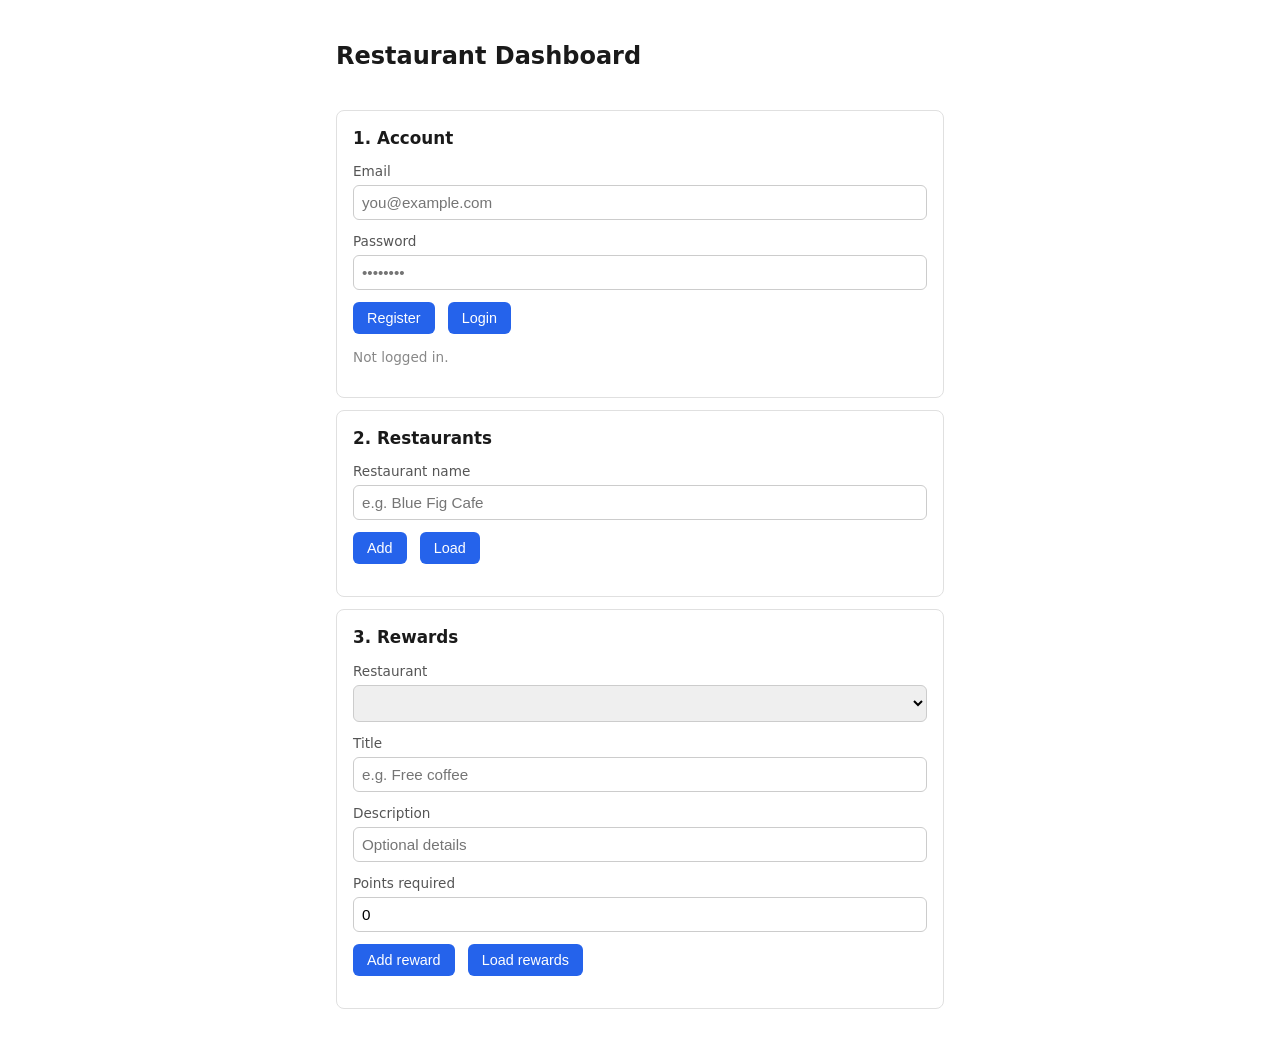
==== frontend/dashboard.html @ 929f2b0b "added unstaged" ====
<!DOCTYPE html>
<html lang="en">
<head>
  <meta charset="UTF-8" />
  <meta name="viewport" content="width=device-width, initial-scale=1.0" />
  <title>Restaurant Dashboard</title>
  <style>
    :root { --gap: 12px; }
    * { box-sizing: border-box; }
    body {
      font-family: system-ui, -apple-system, Segoe UI, Roboto, sans-serif;
      max-width: 640px;
      margin: 40px auto;
      padding: 0 16px;
      color: #1a1a1a;
      line-height: 1.4;
    }
    h1 { font-size: 1.5rem; }
    section {
      border: 1px solid #e0e0e0;
      border-radius: 8px;
      padding: 16px;
      margin-bottom: var(--gap);
    }
    h2 { font-size: 1.05rem; margin: 0 0 12px; }
    label { display: block; font-size: 0.85rem; margin-bottom: 4px; color: #555; }
    input, select {
      width: 100%;
      padding: 8px;
      margin-bottom: var(--gap);
      border: 1px solid #ccc;
      border-radius: 6px;
      font-size: 0.95rem;
    }
    button {
      padding: 8px 14px;
      border: none;
      border-radius: 6px;
      background: #2563eb;
      color: #fff;
      font-size: 0.9rem;
      cursor: pointer;
      margin-right: 8px;
    }
    button:hover { background: #1d4ed8; }
    #status {
      min-height: 1.4em;
      padding: 8px 0;
      font-size: 0.9rem;
    }
    #status.error { color: #dc2626; }
    #status.success { color: #16a34a; }
    ul { padding-left: 20px; }
    li { margin-bottom: 4px; }
    .muted { color: #888; font-size: 0.85rem; }
  </style>
</head>
<body>
  <h1>Restaurant Dashboard</h1>

  <div id="status" aria-live="polite"></div>

  <section>
    <h2>1. Account</h2>
    <label for="email">Email</label>
    <input id="email" type="email" placeholder="you@example.com" autocomplete="username" />

    <label for="password">Password</label>
    <input id="password" type="password" placeholder="••••••••" autocomplete="current-password" />

    <button onclick="register()">Register</button>
    <button onclick="login()">Login</button>
    <p class="muted" id="authState">Not logged in.</p>
  </section>

  <section>
    <h2>2. Restaurants</h2>
    <label for="restName">Restaurant name</label>
    <input id="restName" type="text" placeholder="e.g. Blue Fig Cafe" />

    <button onclick="addRestaurant()">Add</button>
    <button onclick="loadRestaurants()">Load</button>

    <ul id="restList"></ul>
  </section>

  <section>
    <h2>3. Rewards</h2>
    <label for="rewardRestaurant">Restaurant</label>
    <select id="rewardRestaurant"></select>

    <label for="rewardTitle">Title</label>
    <input id="rewardTitle" type="text" placeholder="e.g. Free coffee" />

    <label for="rewardDescription">Description</label>
    <input id="rewardDescription" type="text" placeholder="Optional details" />

    <label for="rewardPoints">Points required</label>
    <input id="rewardPoints" type="number" min="0" value="0" />

    <button onclick="addReward()">Add reward</button>
    <button onclick="loadRewards()">Load rewards</button>

    <ul id="rewardList"></ul>
  </section>

  <script>
    const API = "http://localhost:5000/api";

    // Token lives only in memory (a plain JS variable) — cleared on page reload.
    let accessToken = null;

    // Cache of restaurant id -> name, used to label rewards on display.
    let restaurantNames = {};

    function setStatus(message, isError = false) {
      const el = document.getElementById("status");
      el.textContent = message;
      el.className = isError ? "error" : "success";
    }

    function getCredentials() {
      return {
        email: document.getElementById("email").value.trim(),
        password: document.getElementById("password").value,
      };
    }

    async function register() {
      const { email, password } = getCredentials();
      try {
        const res = await fetch(`${API}/auth/register`, {
          method: "POST",
          headers: { "Content-Type": "application/json" },
          body: JSON.stringify({ email, password }),
        });
        const data = await res.json();
        if (res.ok) {
          setStatus(data.message || "Registered successfully.");
        } else {
          setStatus(data.error || "Registration failed.", true);
        }
      } catch (err) {
        setStatus(`Network error: ${err.message}`, true);
      }
    }

    async function login() {
      const { email, password } = getCredentials();
      try {
        const res = await fetch(`${API}/auth/login`, {
          method: "POST",
          headers: { "Content-Type": "application/json" },
          body: JSON.stringify({ email, password }),
        });
        const data = await res.json();
        if (res.ok) {
          accessToken = data.access_token;
          document.getElementById("authState").textContent = `Logged in as ${email}.`;
          setStatus("Logged in successfully.");
          populateRestaurantDropdown();
        } else {
          setStatus(data.error || "Login failed.", true);
        }
      } catch (err) {
        setStatus(`Network error: ${err.message}`, true);
      }
    }

    async function addRestaurant() {
      if (!accessToken) {
        setStatus("Log in first", true);
        return;
      }
      const name = document.getElementById("restName").value.trim();
      try {
        const res = await fetch(`${API}/restaurants/`, {
          method: "POST",
          headers: {
            "Content-Type": "application/json",
            "Authorization": `Bearer ${accessToken}`,
          },
          body: JSON.stringify({ name }),
        });
        const data = await res.json();
        if (res.ok) {
          setStatus(`Added "${data.name}" (id ${data.id}).`);
          document.getElementById("restName").value = "";
          loadRestaurants();
          populateRestaurantDropdown();
        } else {
          setStatus(data.error || "Could not add restaurant.", true);
        }
      } catch (err) {
        setStatus(`Network error: ${err.message}`, true);
      }
    }

    async function loadRestaurants() {
      if (!accessToken) {
        setStatus("Log in first", true);
        return;
      }
      try {
        const res = await fetch(`${API}/restaurants/`, {
          method: "GET",
          headers: { "Authorization": `Bearer ${accessToken}` },
        });
        const data = await res.json();
        if (res.ok) {
          const list = document.getElementById("restList");
          list.textContent = "";
          data.forEach((r) => {
            const li = document.createElement("li");
            li.textContent = `#${r.id} — ${r.name}`;
            list.appendChild(li);
          });
          setStatus(`Loaded ${data.length} restaurant(s).`);
        } else {
          setStatus(data.error || data.msg || "Could not load restaurants.", true);
        }
      } catch (err) {
        setStatus(`Network error: ${err.message}`, true);
      }
    }

    async function populateRestaurantDropdown() {
      if (!accessToken) {
        setStatus("Log in first", true);
        return;
      }
      try {
        const res = await fetch(`${API}/restaurants/`, {
          method: "GET",
          headers: { "Authorization": `Bearer ${accessToken}` },
        });
        const data = await res.json();
        if (res.ok) {
          const select = document.getElementById("rewardRestaurant");
          select.textContent = "";
          restaurantNames = {};
          data.forEach((r) => {
            restaurantNames[r.id] = r.name;
            const opt = document.createElement("option");
            opt.value = r.id;
            opt.textContent = `${r.name} (#${r.id})`;
            select.appendChild(opt);
          });
        } else {
          setStatus(data.error || data.msg || "Could not load restaurants.", true);
        }
      } catch (err) {
        setStatus(`Network error: ${err.message}`, true);
      }
    }

    async function addReward() {
      if (!accessToken) {
        setStatus("Log in first", true);
        return;
      }
      const restaurantId = document.getElementById("rewardRestaurant").value;
      if (!restaurantId) {
        setStatus("Add a restaurant first, then pick one.", true);
        return;
      }
      const title = document.getElementById("rewardTitle").value.trim();
      const description = document.getElementById("rewardDescription").value.trim();
      const pointsRaw = document.getElementById("rewardPoints").value;
      try {
        const res = await fetch(`${API}/rewards/`, {
          method: "POST",
          headers: {
            "Content-Type": "application/json",
            "Authorization": `Bearer ${accessToken}`,
          },
          body: JSON.stringify({
            restaurant_id: Number(restaurantId),
            title,
            description,
            points_required: Number(pointsRaw) || 0,
          }),
        });
        const data = await res.json();
        if (res.ok) {
          setStatus(`Added reward "${data.title}" (id ${data.id}).`);
          document.getElementById("rewardTitle").value = "";
          document.getElementById("rewardDescription").value = "";
          document.getElementById("rewardPoints").value = "0";
          loadRewards();
        } else {
          setStatus(data.error || "Could not add reward.", true);
        }
      } catch (err) {
        setStatus(`Network error: ${err.message}`, true);
      }
    }

    async function loadRewards() {
      if (!accessToken) {
        setStatus("Log in first", true);
        return;
      }
      try {
        const res = await fetch(`${API}/rewards/`, {
          method: "GET",
          headers: { "Authorization": `Bearer ${accessToken}` },
        });
        const data = await res.json();
        if (res.ok) {
          const list = document.getElementById("rewardList");
          list.textContent = "";
          data.forEach((r) => {
            const restaurant = restaurantNames[r.restaurant_id] || `restaurant #${r.restaurant_id}`;
            const li = document.createElement("li");
            li.textContent = `${r.title} — ${r.points_required} pts — ${restaurant}`;
            list.appendChild(li);
          });
          setStatus(`Loaded ${data.length} reward(s).`);
        } else {
          setStatus(data.error || data.msg || "Could not load rewards.", true);
        }
      } catch (err) {
        setStatus(`Network error: ${err.message}`, true);
      }
    }
  </script>
</body>
</html>
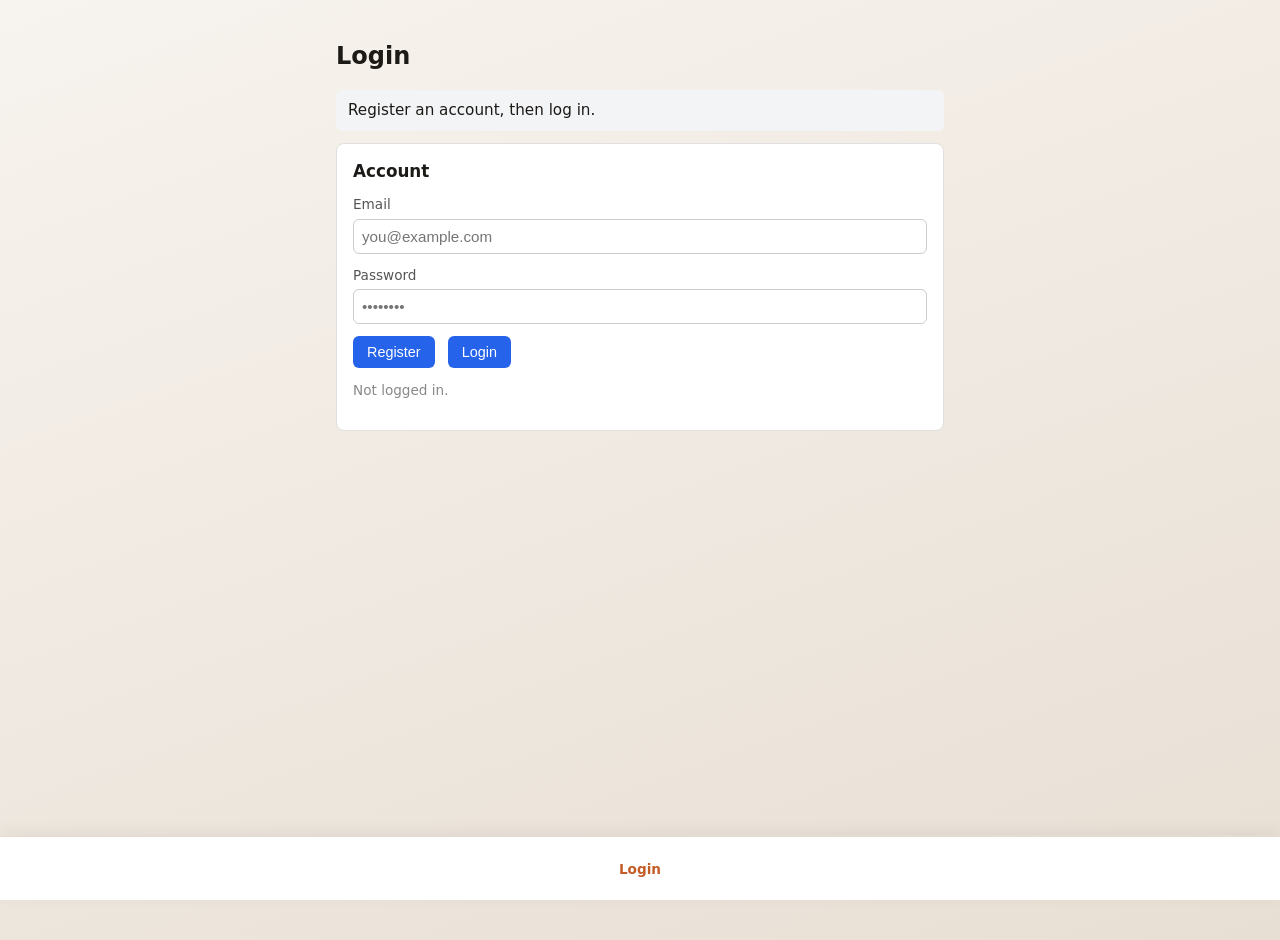
==== commit 549f788b: "feat: added login functionality on login page, restructured navbar and logout button" ====
--- a/frontend/dashboard.html
+++ b/frontend/dashboard.html
@@ -4,15 +4,14 @@
   <meta charset="UTF-8" />
   <meta name="viewport" content="width=device-width, initial-scale=1.0" />
   <title>Restaurant Dashboard</title>
+  <link rel="stylesheet" href="styles.css" />
   <style>
     :root { --gap: 12px; }
-    * { box-sizing: border-box; }
-    body {
-      font-family: system-ui, -apple-system, Segoe UI, Roboto, sans-serif;
+    .page {
       max-width: 640px;
       margin: 40px auto;
       padding: 0 16px;
-      color: #1a1a1a;
+      font-family: system-ui, -apple-system, Segoe UI, Roboto, sans-serif;
       line-height: 1.4;
     }
     h1 { font-size: 1.5rem; }
@@ -21,10 +20,11 @@
       border-radius: 8px;
       padding: 16px;
       margin-bottom: var(--gap);
+      background: #fff;
     }
     h2 { font-size: 1.05rem; margin: 0 0 12px; }
     label { display: block; font-size: 0.85rem; margin-bottom: 4px; color: #555; }
-    input, select {
+    input {
       width: 100%;
       padding: 8px;
       margin-bottom: var(--gap);
@@ -43,6 +43,18 @@
       margin-right: 8px;
     }
     button:hover { background: #1d4ed8; }
+    button.logout {
+      background: #dc2626;
+      margin-left: 8px;
+    }
+    button.logout:hover { background: #b91c1c; }
+    .auth-row {
+      display: flex;
+      align-items: center;
+      flex-wrap: wrap;
+      gap: 8px;
+      margin-bottom: 12px;
+    }
     #status {
       min-height: 1.4em;
       padding: 8px 0;
@@ -52,66 +64,37 @@
     #status.success { color: #16a34a; }
     ul { padding-left: 20px; }
     li { margin-bottom: 4px; }
-    .muted { color: #888; font-size: 0.85rem; }
+    .muted { color: #888; font-size: 0.85rem; margin: 0; }
   </style>
 </head>
 <body>
-  <h1>Restaurant Dashboard</h1>
+  <div class="page">
+    <h1>Restaurant Dashboard</h1>
 
-  <div id="status" aria-live="polite"></div>
+    <div id="status" aria-live="polite"></div>
+    <div class="auth-row">
+      <p class="muted" id="authState">Not logged in.</p>
+      <button type="button" class="logout" id="logoutBtn">Log out</button>
+    </div>
 
-  <section>
-    <h2>1. Account</h2>
-    <label for="email">Email</label>
-    <input id="email" type="email" placeholder="you@example.com" autocomplete="username" />
+    <section>
+      <h2>Restaurants</h2>
+      <label for="restName">Restaurant name</label>
+      <input id="restName" type="text" placeholder="e.g. Blue Fig Cafe" />
 
-    <label for="password">Password</label>
-    <input id="password" type="password" placeholder="••••••••" autocomplete="current-password" />
+      <button onclick="addRestaurant()">Add</button>
+      <button onclick="loadRestaurants()">Load</button>
 
-    <button onclick="register()">Register</button>
-    <button onclick="login()">Login</button>
-    <p class="muted" id="authState">Not logged in.</p>
-  </section>
+      <ul id="restList"></ul>
+    </section>
+  </div>
 
-  <section>
-    <h2>2. Restaurants</h2>
-    <label for="restName">Restaurant name</label>
-    <input id="restName" type="text" placeholder="e.g. Blue Fig Cafe" />
-
-    <button onclick="addRestaurant()">Add</button>
-    <button onclick="loadRestaurants()">Load</button>
-
-    <ul id="restList"></ul>
-  </section>
-
-  <section>
-    <h2>3. Rewards</h2>
-    <label for="rewardRestaurant">Restaurant</label>
-    <select id="rewardRestaurant"></select>
-
-    <label for="rewardTitle">Title</label>
-    <input id="rewardTitle" type="text" placeholder="e.g. Free coffee" />
-
-    <label for="rewardDescription">Description</label>
-    <input id="rewardDescription" type="text" placeholder="Optional details" />
-
-    <label for="rewardPoints">Points required</label>
-    <input id="rewardPoints" type="number" min="0" value="0" />
-
-    <button onclick="addReward()">Add reward</button>
-    <button onclick="loadRewards()">Load rewards</button>
-
-    <ul id="rewardList"></ul>
-  </section>
-
+  <nav class="bottom-nav" aria-label="Main"></nav>
+  <script src="app.js"></script>
   <script>
-    const API = "http://localhost:5000/api";
-
-    // Token lives only in memory (a plain JS variable) — cleared on page reload.
-    let accessToken = null;
-
-    // Cache of restaurant id -> name, used to label rewards on display.
-    let restaurantNames = {};
+    function accessToken() {
+      return localStorage.getItem("accessToken");
+    }
 
     function setStatus(message, isError = false) {
       const el = document.getElementById("status");
@@ -119,56 +102,24 @@
       el.className = isError ? "error" : "success";
     }
 
-    function getCredentials() {
-      return {
-        email: document.getElementById("email").value.trim(),
-        password: document.getElementById("password").value,
-      };
+    function showAuthState() {
+      const email = localStorage.getItem("email");
+      document.getElementById("authState").textContent =
+        accessToken() && email
+          ? `Logged in as ${email}.`
+          : "Not logged in. Go to Login first.";
     }
 
-    async function register() {
-      const { email, password } = getCredentials();
-      try {
-        const res = await fetch(`${API}/auth/register`, {
-          method: "POST",
-          headers: { "Content-Type": "application/json" },
-          body: JSON.stringify({ email, password }),
-        });
-        const data = await res.json();
-        if (res.ok) {
-          setStatus(data.message || "Registered successfully.");
-        } else {
-          setStatus(data.error || "Registration failed.", true);
-        }
-      } catch (err) {
-        setStatus(`Network error: ${err.message}`, true);
-      }
+    function logout() {
+      localStorage.removeItem("accessToken");
+      localStorage.removeItem("email");
+      window.location.assign("login.html");
     }
 
-    async function login() {
-      const { email, password } = getCredentials();
-      try {
-        const res = await fetch(`${API}/auth/login`, {
-          method: "POST",
-          headers: { "Content-Type": "application/json" },
-          body: JSON.stringify({ email, password }),
-        });
-        const data = await res.json();
-        if (res.ok) {
-          accessToken = data.access_token;
-          document.getElementById("authState").textContent = `Logged in as ${email}.`;
-          setStatus("Logged in successfully.");
-          populateRestaurantDropdown();
-        } else {
-          setStatus(data.error || "Login failed.", true);
-        }
-      } catch (err) {
-        setStatus(`Network error: ${err.message}`, true);
-      }
-    }
+    document.getElementById("logoutBtn").addEventListener("click", logout);
 
     async function addRestaurant() {
-      if (!accessToken) {
+      if (!accessToken()) {
         setStatus("Log in first", true);
         return;
       }
@@ -178,7 +129,7 @@
           method: "POST",
           headers: {
             "Content-Type": "application/json",
-            "Authorization": `Bearer ${accessToken}`,
+            "Authorization": `Bearer ${accessToken()}`,
           },
           body: JSON.stringify({ name }),
         });
@@ -187,7 +138,6 @@
           setStatus(`Added "${data.name}" (id ${data.id}).`);
           document.getElementById("restName").value = "";
           loadRestaurants();
-          populateRestaurantDropdown();
         } else {
           setStatus(data.error || "Could not add restaurant.", true);
         }
@@ -197,14 +147,14 @@
     }
 
     async function loadRestaurants() {
-      if (!accessToken) {
+      if (!accessToken()) {
         setStatus("Log in first", true);
         return;
       }
       try {
         const res = await fetch(`${API}/restaurants/`, {
           method: "GET",
-          headers: { "Authorization": `Bearer ${accessToken}` },
+          headers: { "Authorization": `Bearer ${accessToken()}` },
         });
         const data = await res.json();
         if (res.ok) {
@@ -224,106 +174,7 @@
       }
     }
 
-    async function populateRestaurantDropdown() {
-      if (!accessToken) {
-        setStatus("Log in first", true);
-        return;
-      }
-      try {
-        const res = await fetch(`${API}/restaurants/`, {
-          method: "GET",
-          headers: { "Authorization": `Bearer ${accessToken}` },
-        });
-        const data = await res.json();
-        if (res.ok) {
-          const select = document.getElementById("rewardRestaurant");
-          select.textContent = "";
-          restaurantNames = {};
-          data.forEach((r) => {
-            restaurantNames[r.id] = r.name;
-            const opt = document.createElement("option");
-            opt.value = r.id;
-            opt.textContent = `${r.name} (#${r.id})`;
-            select.appendChild(opt);
-          });
-        } else {
-          setStatus(data.error || data.msg || "Could not load restaurants.", true);
-        }
-      } catch (err) {
-        setStatus(`Network error: ${err.message}`, true);
-      }
-    }
-
-    async function addReward() {
-      if (!accessToken) {
-        setStatus("Log in first", true);
-        return;
-      }
-      const restaurantId = document.getElementById("rewardRestaurant").value;
-      if (!restaurantId) {
-        setStatus("Add a restaurant first, then pick one.", true);
-        return;
-      }
-      const title = document.getElementById("rewardTitle").value.trim();
-      const description = document.getElementById("rewardDescription").value.trim();
-      const pointsRaw = document.getElementById("rewardPoints").value;
-      try {
-        const res = await fetch(`${API}/rewards/`, {
-          method: "POST",
-          headers: {
-            "Content-Type": "application/json",
-            "Authorization": `Bearer ${accessToken}`,
-          },
-          body: JSON.stringify({
-            restaurant_id: Number(restaurantId),
-            title,
-            description,
-            points_required: Number(pointsRaw) || 0,
-          }),
-        });
-        const data = await res.json();
-        if (res.ok) {
-          setStatus(`Added reward "${data.title}" (id ${data.id}).`);
-          document.getElementById("rewardTitle").value = "";
-          document.getElementById("rewardDescription").value = "";
-          document.getElementById("rewardPoints").value = "0";
-          loadRewards();
-        } else {
-          setStatus(data.error || "Could not add reward.", true);
-        }
-      } catch (err) {
-        setStatus(`Network error: ${err.message}`, true);
-      }
-    }
-
-    async function loadRewards() {
-      if (!accessToken) {
-        setStatus("Log in first", true);
-        return;
-      }
-      try {
-        const res = await fetch(`${API}/rewards/`, {
-          method: "GET",
-          headers: { "Authorization": `Bearer ${accessToken}` },
-        });
-        const data = await res.json();
-        if (res.ok) {
-          const list = document.getElementById("rewardList");
-          list.textContent = "";
-          data.forEach((r) => {
-            const restaurant = restaurantNames[r.restaurant_id] || `restaurant #${r.restaurant_id}`;
-            const li = document.createElement("li");
-            li.textContent = `${r.title} — ${r.points_required} pts — ${restaurant}`;
-            list.appendChild(li);
-          });
-          setStatus(`Loaded ${data.length} reward(s).`);
-        } else {
-          setStatus(data.error || data.msg || "Could not load rewards.", true);
-        }
-      } catch (err) {
-        setStatus(`Network error: ${err.message}`, true);
-      }
-    }
+    showAuthState();
   </script>
 </body>
 </html>
--- a/frontend/styles.css
+++ b/frontend/styles.css
@@ -0,0 +1,66 @@
+:root {
+  --bg: #f7f3ee;
+  --text: #1c1a17;
+  --accent: #c45c26;
+  --nav-bg: #ffffff;
+  --nav-border: #e5ddd3;
+  --nav-height: 64px;
+}
+
+* {
+  box-sizing: border-box;
+}
+
+body {
+  margin: 0;
+  font-family: Georgia, "Times New Roman", serif;
+  background: linear-gradient(160deg, #f7f3ee, #e8dfd4);
+  color: var(--text);
+  min-height: 100vh;
+  padding-bottom: calc(var(--nav-height) + 16px);
+}
+
+header, main {
+  max-width: 720px;
+  margin: 0 auto;
+  padding: 1.5rem;
+}
+
+a { color: var(--accent); }
+
+.bottom-nav {
+  position: fixed;
+  bottom: 0;
+  left: 0;
+  right: 0;
+  height: var(--nav-height);
+  display: flex;
+  justify-content: space-around;
+  align-items: stretch;
+  background: var(--nav-bg);
+  border-top: 1px solid var(--nav-border);
+  box-shadow: 0 -4px 16px rgba(28, 26, 23, 0.06);
+  z-index: 100;
+}
+
+.bottom-nav a {
+  flex: 1;
+  display: flex;
+  align-items: center;
+  justify-content: center;
+  text-decoration: none;
+  color: #6b6560;
+  font-family: system-ui, -apple-system, Segoe UI, Roboto, sans-serif;
+  font-size: 0.85rem;
+  font-weight: 500;
+}
+
+.bottom-nav a:hover {
+  color: var(--accent);
+  background: #faf7f3;
+}
+
+.bottom-nav a.active {
+  color: var(--accent);
+  font-weight: 650;
+}
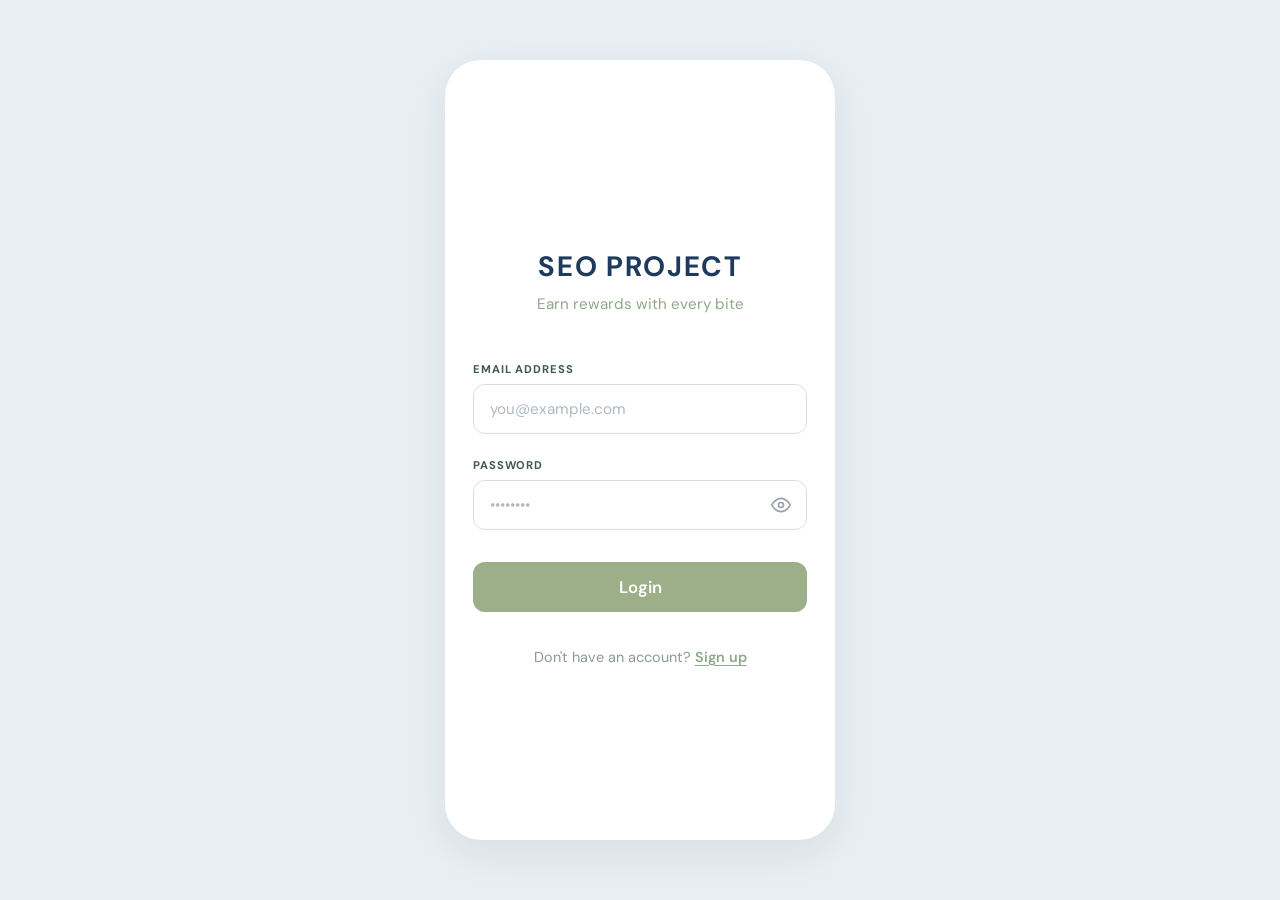
==== commit ba6d1b10: "feat: formatted app in a phone view" ====
--- a/frontend/dashboard.html
+++ b/frontend/dashboard.html
@@ -4,20 +4,16 @@
   <meta charset="UTF-8" />
   <meta name="viewport" content="width=device-width, initial-scale=1.0" />
   <title>Restaurant Dashboard</title>
+  <link rel="preconnect" href="https://fonts.googleapis.com" />
+  <link rel="preconnect" href="https://fonts.gstatic.com" crossorigin />
+  <link href="https://fonts.googleapis.com/css2?family=DM+Sans:wght@400;500;600;700&display=swap" rel="stylesheet" />
   <link rel="stylesheet" href="styles.css" />
   <style>
     :root { --gap: 12px; }
-    .page {
-      max-width: 640px;
-      margin: 40px auto;
-      padding: 0 16px;
-      font-family: system-ui, -apple-system, Segoe UI, Roboto, sans-serif;
-      line-height: 1.4;
-    }
-    h1 { font-size: 1.5rem; }
+    h1 { font-size: 1.5rem; margin: 0 0 12px; color: var(--navy); }
     section {
       border: 1px solid #e0e0e0;
-      border-radius: 8px;
+      border-radius: 12px;
       padding: 16px;
       margin-bottom: var(--gap);
       background: #fff;
@@ -26,26 +22,28 @@
     label { display: block; font-size: 0.85rem; margin-bottom: 4px; color: #555; }
     input {
       width: 100%;
-      padding: 8px;
+      padding: 10px 12px;
       margin-bottom: var(--gap);
       border: 1px solid #ccc;
-      border-radius: 6px;
+      border-radius: 10px;
       font-size: 0.95rem;
+      font-family: inherit;
     }
     button {
       padding: 8px 14px;
       border: none;
-      border-radius: 6px;
-      background: #2563eb;
+      border-radius: 8px;
+      background: var(--sage-btn);
       color: #fff;
       font-size: 0.9rem;
+      font-family: inherit;
       cursor: pointer;
       margin-right: 8px;
     }
-    button:hover { background: #1d4ed8; }
+    button:hover { background: #8a9d76; }
     button.logout {
       background: #dc2626;
-      margin-left: 8px;
+      margin-left: 0;
     }
     button.logout:hover { background: #b91c1c; }
     .auth-row {
@@ -68,28 +66,31 @@
   </style>
 </head>
 <body>
-  <div class="page">
-    <h1>Restaurant Dashboard</h1>
+  <div class="phone-shell">
+    <div class="phone-frame has-nav">
+      <div class="phone-content">
+        <h1>Restaurant Dashboard</h1>
 
-    <div id="status" aria-live="polite"></div>
-    <div class="auth-row">
-      <p class="muted" id="authState">Not logged in.</p>
-      <button type="button" class="logout" id="logoutBtn">Log out</button>
+        <div id="status" aria-live="polite"></div>
+        <div class="auth-row">
+          <p class="muted" id="authState">Not logged in.</p>
+          <button type="button" class="logout" id="logoutBtn">Log out</button>
+        </div>
+
+        <section>
+          <h2>Restaurants</h2>
+          <label for="restName">Restaurant name</label>
+          <input id="restName" type="text" placeholder="e.g. Blue Fig Cafe" />
+
+          <button type="button" onclick="addRestaurant()">Add</button>
+          <button type="button" onclick="loadRestaurants()">Load</button>
+
+          <ul id="restList"></ul>
+        </section>
+      </div>
+      <nav class="bottom-nav" aria-label="Main"></nav>
     </div>
-
-    <section>
-      <h2>Restaurants</h2>
-      <label for="restName">Restaurant name</label>
-      <input id="restName" type="text" placeholder="e.g. Blue Fig Cafe" />
-
-      <button onclick="addRestaurant()">Add</button>
-      <button onclick="loadRestaurants()">Load</button>
-
-      <ul id="restList"></ul>
-    </section>
   </div>
-
-  <nav class="bottom-nav" aria-label="Main"></nav>
   <script src="app.js"></script>
   <script>
     function accessToken() {
--- a/frontend/styles.css
+++ b/frontend/styles.css
@@ -1,10 +1,17 @@
 :root {
-  --bg: #f7f3ee;
-  --text: #1c1a17;
-  --accent: #c45c26;
+  --navy: #1e3a5f;
+  --sage: #8fa889;
+  --sage-btn: #9caf88;
+  --accent: #9caf88;
+  --text: #1e3a5f;
+  --muted: #8a9a90;
+  --screen-bg: #e8eef2;
+  --card: #ffffff;
   --nav-bg: #ffffff;
-  --nav-border: #e5ddd3;
+  --nav-border: #e5ebef;
   --nav-height: 64px;
+  --phone-width: 390px;
+  --phone-radius: 36px;
 }
 
 * {
@@ -13,23 +20,56 @@
 
 body {
   margin: 0;
-  font-family: Georgia, "Times New Roman", serif;
-  background: linear-gradient(160deg, #f7f3ee, #e8dfd4);
+  min-height: 100vh;
+  font-family: "DM Sans", system-ui, -apple-system, Segoe UI, Roboto, sans-serif;
+  background: var(--screen-bg);
   color: var(--text);
-  min-height: 100vh;
+  display: flex;
+  align-items: center;
+  justify-content: center;
+  padding: 24px 16px;
+}
+
+a {
+  color: var(--sage-btn);
+}
+
+.phone-shell {
+  width: 100%;
+  max-width: var(--phone-width);
+}
+
+.phone-frame {
+  width: 100%;
+  min-height: min(780px, calc(100vh - 48px));
+  background: var(--card);
+  border-radius: var(--phone-radius);
+  box-shadow: 0 12px 40px rgba(30, 58, 95, 0.08);
+  display: flex;
+  flex-direction: column;
+  position: relative;
+  overflow: hidden;
+}
+
+.phone-content {
+  flex: 1;
+  padding: 40px 28px 24px;
+  overflow-y: auto;
+}
+
+.phone-content.centered {
+  display: flex;
+  flex-direction: column;
+  justify-content: center;
+  text-align: center;
+}
+
+.phone-frame.has-nav .phone-content {
   padding-bottom: calc(var(--nav-height) + 16px);
 }
 
-header, main {
-  max-width: 720px;
-  margin: 0 auto;
-  padding: 1.5rem;
-}
-
-a { color: var(--accent); }
-
-.bottom-nav {
-  position: fixed;
+.phone-frame .bottom-nav {
+  position: absolute;
   bottom: 0;
   left: 0;
   right: 0;
@@ -39,8 +79,11 @@
   align-items: stretch;
   background: var(--nav-bg);
   border-top: 1px solid var(--nav-border);
-  box-shadow: 0 -4px 16px rgba(28, 26, 23, 0.06);
-  z-index: 100;
+  z-index: 10;
+}
+
+.bottom-nav:empty {
+  display: none;
 }
 
 .bottom-nav a {
@@ -49,18 +92,30 @@
   align-items: center;
   justify-content: center;
   text-decoration: none;
-  color: #6b6560;
-  font-family: system-ui, -apple-system, Segoe UI, Roboto, sans-serif;
+  color: var(--muted);
   font-size: 0.85rem;
   font-weight: 500;
 }
 
 .bottom-nav a:hover {
-  color: var(--accent);
-  background: #faf7f3;
+  color: var(--navy);
+  background: #f4f7f9;
 }
 
 .bottom-nav a.active {
-  color: var(--accent);
+  color: var(--navy);
   font-weight: 650;
 }
+
+.page-title {
+  margin: 0 0 12px;
+  font-size: 1.5rem;
+  font-weight: 700;
+  color: var(--navy);
+}
+
+.page-copy {
+  margin: 0;
+  color: var(--muted);
+  line-height: 1.5;
+}
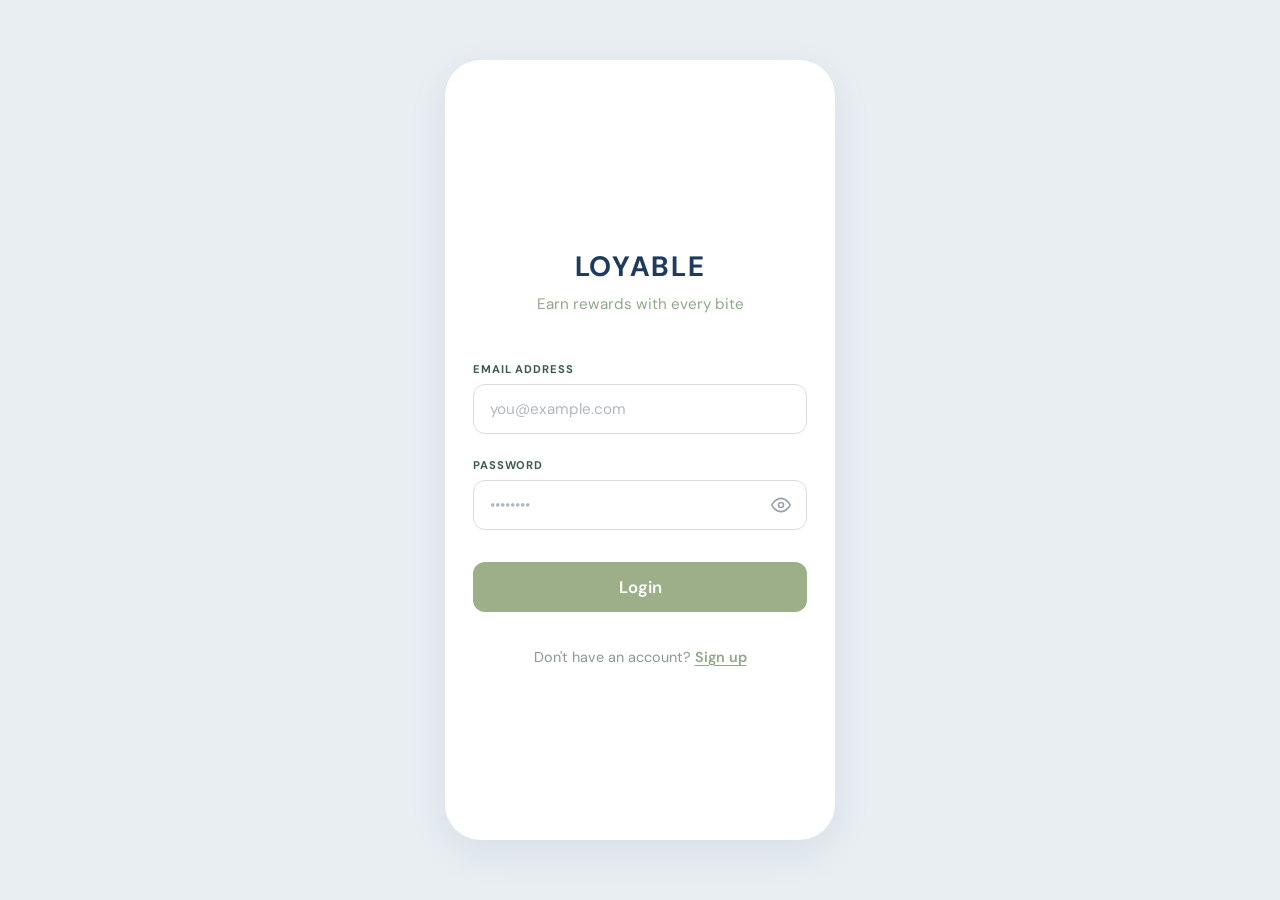
==== commit 11bbc432: "feat: added map and profile page and restaurant owner view button" ====
--- a/frontend/dashboard.html
+++ b/frontend/dashboard.html
@@ -3,7 +3,7 @@
 <head>
   <meta charset="UTF-8" />
   <meta name="viewport" content="width=device-width, initial-scale=1.0" />
-  <title>Restaurant Dashboard</title>
+  <title>Dashboard | Loyable</title>
   <link rel="preconnect" href="https://fonts.googleapis.com" />
   <link rel="preconnect" href="https://fonts.gstatic.com" crossorigin />
   <link href="https://fonts.googleapis.com/css2?family=DM+Sans:wght@400;500;600;700&display=swap" rel="stylesheet" />
@@ -70,12 +70,12 @@
     <div class="phone-frame has-nav">
       <div class="phone-content">
         <h1>Restaurant Dashboard</h1>
+        <p class="page-copy" style="margin-bottom: 16px;">
+          <a href="profile.html" style="color: var(--sage-btn); text-decoration: none; font-weight: 600;">← Back to profile</a>
+        </p>
 
         <div id="status" aria-live="polite"></div>
-        <div class="auth-row">
-          <p class="muted" id="authState">Not logged in.</p>
-          <button type="button" class="logout" id="logoutBtn">Log out</button>
-        </div>
+        <p class="muted" id="authState" style="margin-bottom: 12px;">Not logged in.</p>
 
         <section>
           <h2>Restaurants</h2>
@@ -108,16 +108,8 @@
       document.getElementById("authState").textContent =
         accessToken() && email
           ? `Logged in as ${email}.`
-          : "Not logged in. Go to Login first.";
+          : "Not logged in.";
     }
-
-    function logout() {
-      localStorage.removeItem("accessToken");
-      localStorage.removeItem("email");
-      window.location.assign("login.html");
-    }
-
-    document.getElementById("logoutBtn").addEventListener("click", logout);
 
     async function addRestaurant() {
       if (!accessToken()) {
--- a/frontend/styles.css
+++ b/frontend/styles.css
@@ -93,7 +93,7 @@
   justify-content: center;
   text-decoration: none;
   color: var(--muted);
-  font-size: 0.85rem;
+  font-size: 0.78rem;
   font-weight: 500;
 }
 
